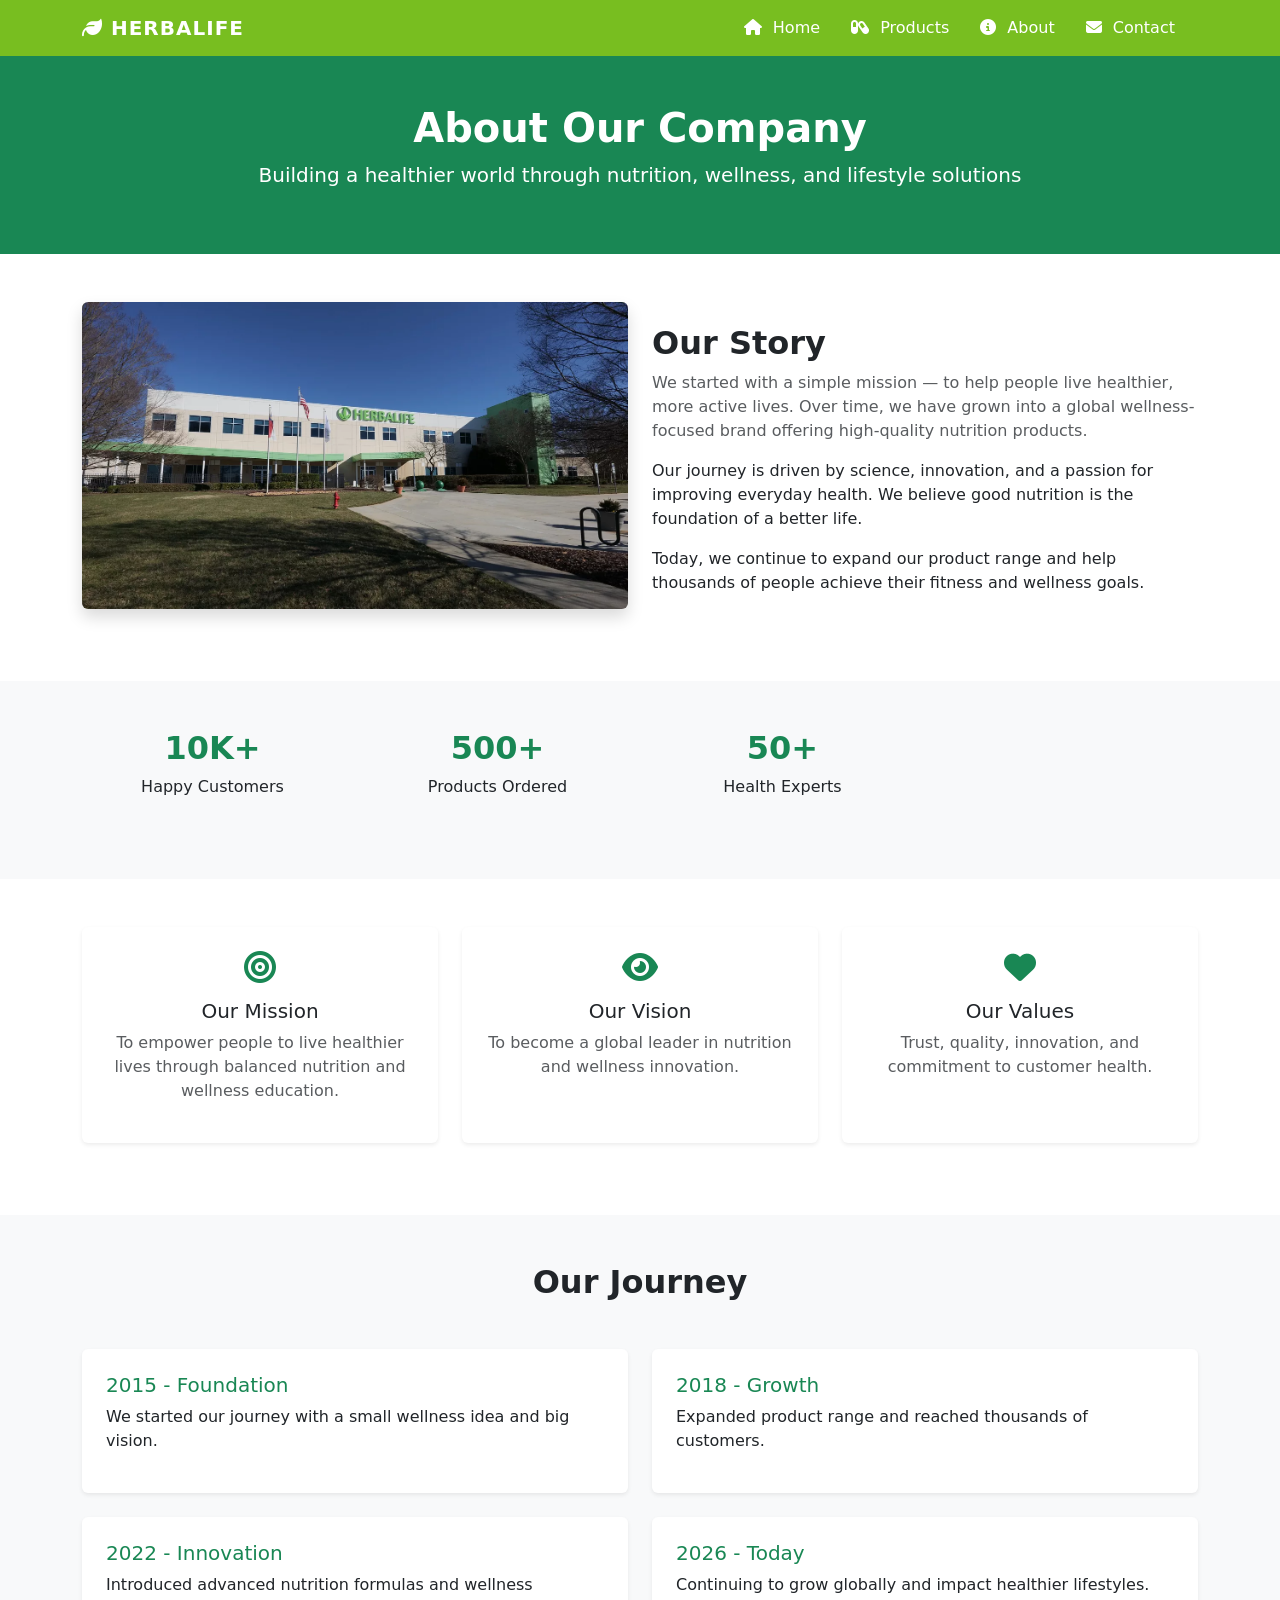
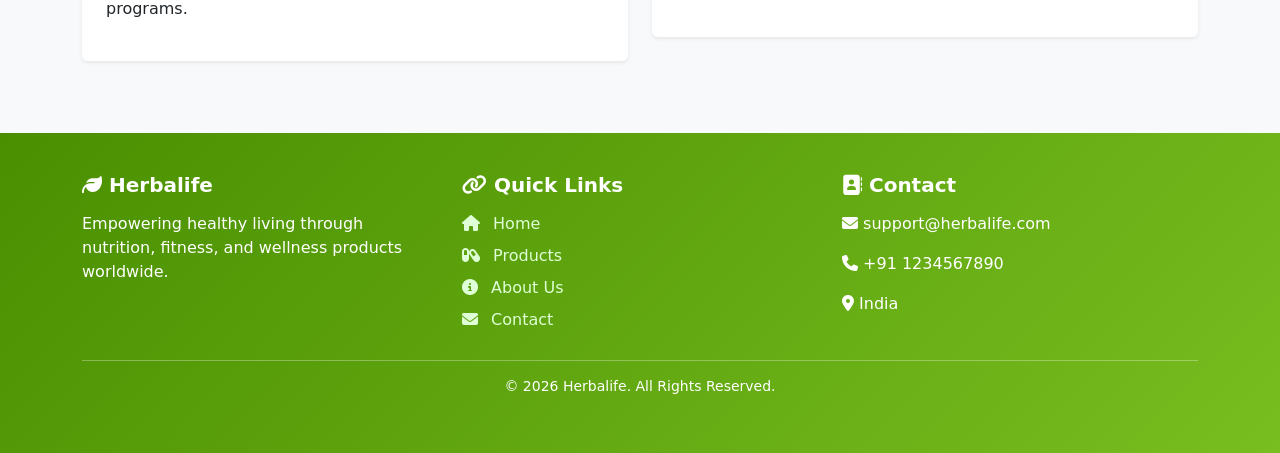
==== about.html @ 016bfeb9 "Add files via upload" ====
<!DOCTYPE html>
<html lang="en">
	<head>
		<meta charset="UTF-8">
		<meta name="viewport" content="width=device-width, initial-scale=1">
		<title>Herbalife</title>

		<!--============================ Bootstrap CSS =======================-->
		<link href="https://cdn.jsdelivr.net/npm/bootstrap@5.3.2/dist/css/bootstrap.min.css" rel="stylesheet">
	  
		<!--=============== My CSS =================-->
		<link rel="stylesheet" href="css/style.css">
		
		<!--=========================== Font Awesome =====================-->
		<link href="https://cdnjs.cloudflare.com/ajax/libs/font-awesome/6.5.0/css/all.min.css" rel="stylesheet">
	</head>
	
	<body>

		<!--=============================== NAVBAR ===============================-->
		<header>
			<nav class="navbar navbar-expand-lg">
			  <div class="container">
				<a class="navbar-brand" href="#"><i class="fa-solid fa-leaf"></i> HERBALIFE</a>

				<button class="navbar-toggler bg-light" type="button" data-bs-toggle="collapse" data-bs-target="#navbarNav">
				  <span class="navbar-toggler-icon"></span>
				</button>

				<div class="collapse navbar-collapse" id="navbarNav">
				  <ul class="navbar-nav ms-auto">
					<li class="nav-item">
					  <a class="nav-link" href="index.html#home"><i class="fa-solid fa-house"></i> Home</a>
					</li>
					<li class="nav-item">
					  <a class="nav-link" href="products.html#products"><i class="fa-solid fa-capsules"></i> Products</a>
					</li>
					<li class="nav-item">
					  <a class="nav-link" href="about.html#about"><i class="fa-solid fa-circle-info"></i> About</a>
					</li>
					<li class="nav-item">
					  <a class="nav-link" href="contact.html#contact"><i class="fa-solid fa-envelope"></i> Contact</a>
					</li>
				  </ul>
				</div>
			  </div>
			</nav>
		</header>
		
		
		<!--============================= About CONTENT =========================-->
		<main>
			<section id="about" class="bg-success text-white text-center py-5">
				<div class="container">
					<h1 class="fw-bold">About Our Company</h1>
					<p class="lead">Building a healthier world through nutrition, wellness, and lifestyle solutions</p>
				</div>
			</section>

			<!-- ================= OUR STORY ================= -->
			<section class="py-5">
				<div class="container">
					<div class="row align-items-center">

					<div class="col-md-6 mb-4">
						<img src="photo/herbal.webp" class="img-fluid rounded shadow" alt="Story">
					</div>

					<div class="col-md-6">
						<h2 class="fw-bold">Our Story</h2>
						<p class="text-muted">
							We started with a simple mission — to help people live healthier, more active lives.
							Over time, we have grown into a global wellness-focused brand offering high-quality
							nutrition products.
						</p>

						<p>
							Our journey is driven by science, innovation, and a passion for improving everyday health.
							We believe good nutrition is the foundation of a better life.
						</p>

						<p>
							Today, we continue to expand our product range and help thousands of people achieve
							their fitness and wellness goals.
						</p>
					</div>

					</div>
				</div>
			</section>

			<!-- ================= STATS ================= -->
			<section class="py-5 bg-light text-center">
				<div class="container">
					<div class="row">

						<div class="col-md-3 mb-3">
							<h2 class="fw-bold text-success">10K+</h2>
							<p>Happy Customers</p>
						</div>

						<div class="col-md-3 mb-3">
							<h2 class="fw-bold text-success">500+</h2>
							<p>Products Ordered</p>
						</div>

						<div class="col-md-3 mb-3">
							<h2 class="fw-bold text-success">50+</h2>
							<p>Health Experts</p>
						</div>

					</div>
				</div>
			</section>

			<!-- ================= MISSION / VISION ================= -->
			<section class="py-5">
				<div class="container">
					<div class="row text-center">

						<div class="col-md-4 mb-4">
							<div class="card shadow-sm border-0 p-4 h-100">
								<i class="fa-solid fa-bullseye fa-2x text-success mb-3"></i>
								<h5>Our Mission</h5>
								<p class="text-muted">
									To empower people to live healthier lives through balanced nutrition and wellness education.
								</p>
							</div>
						</div>

						<div class="col-md-4 mb-4">
							<div class="card shadow-sm border-0 p-4 h-100">
								<i class="fa-solid fa-eye fa-2x text-success mb-3"></i>
								<h5>Our Vision</h5>
								<p class="text-muted">
									To become a global leader in nutrition and wellness innovation.
								</p>
							</div>
						</div>

						<div class="col-md-4 mb-4">
							<div class="card shadow-sm border-0 p-4 h-100">
								<i class="fa-solid fa-heart fa-2x text-success mb-3"></i>
								<h5>Our Values</h5>
								<p class="text-muted">
									Trust, quality, innovation, and commitment to customer health.
								</p>
							</div>
						</div>

					</div>
				</div>
			</section>

			<!-- ================= TIMELINE ================= -->
			<section class="py-5 bg-light">
				<div class="container">
					<h2 class="text-center fw-bold mb-5">Our Journey</h2>

					<div class="row">

						<div class="col-md-6 mb-4">
							<div class="p-4 bg-white shadow-sm rounded">
								<h5 class="text-success">2015 - Foundation</h5>
								<p>We started our journey with a small wellness idea and big vision.</p>
							</div>
						</div>

						<div class="col-md-6 mb-4">
							<div class="p-4 bg-white shadow-sm rounded">
								<h5 class="text-success">2018 - Growth</h5>
								<p>Expanded product range and reached thousands of customers.</p>
							</div>
						</div>

						<div class="col-md-6 mb-4">
							<div class="p-4 bg-white shadow-sm rounded">
								<h5 class="text-success">2022 - Innovation</h5>
								<p>Introduced advanced nutrition formulas and wellness programs.</p>
							</div>
						</div>

						<div class="col-md-6 mb-4">
							<div class="p-4 bg-white shadow-sm rounded">
								<h5 class="text-success">2026 - Today</h5>
								<p>Continuing to grow globally and impact healthier lifestyles.</p>
							</div>
						</div>

					</div>
				</div>
			</section>
		</main>

		<!--============================== FOOTER ===================================-->
		<footer class="footer">
		  <div class="container">
			<div class="row">

			  <!--================================ Company =========================-->
			  <div class="col-md-4">
				<h5><i class="fa-solid fa-leaf"></i> Herbalife</h5>
				<p>Empowering healthy living through nutrition, fitness, and wellness products worldwide.</p>
			  </div>

			  <!--==================================== Links ================================-->
			  <div class="col-md-4">
				<h5><i class="fa-solid fa-link"></i> Quick Links</h5>
				<a href="index.html#home"><i class="fa-solid fa-house"></i> Home</a>
				<a href="products.html#products"><i class="fa-solid fa-capsules"></i> Products</a>
				<a href="about.html#about"><i class="fa-solid fa-circle-info"></i> About Us</a>
				<a href="contact.html#contact"><i class="fa-solid fa-envelope"></i> Contact</a>
			  </div>

			  <!--================================= Contact ===============================-->
			  <div class="col-md-4">
				<h5><i class="fa-solid fa-address-book"></i> Contact</h5>
				<p><i class="fa-solid fa-envelope"></i> support@herbalife.com</p>
				<p><i class="fa-solid fa-phone"></i> +91 1234567890</p>
				<p><i class="fa-solid fa-location-dot"></i> India</p>

				<!-- Social Icons 
				<div class="social-icons mt-3">
				  <a href="#"><i class="fa-brands fa-facebook"></i></a>
				  <a href="#"><i class="fa-brands fa-instagram"></i></a>
				  <a href="#"><i class="fa-brands fa-twitter"></i></a>
				  <a href="#"><i class="fa-brands fa-youtube"></i></a>
				</div>-->
			  </div>

			</div>

			<!--================================= Bottom ====================================-->
			<div class="footer-bottom">
			  <p>&copy; 2026 Herbalife. All Rights Reserved.</p>
			</div>
		  </div>
		</footer>

		<!--========================== Bootstrap JS =========================-->
		<script src="https://cdn.jsdelivr.net/npm/bootstrap@5.3.2/dist/js/bootstrap.bundle.min.js"></script>

	</body>
</html>
---- css/style.css ----
:root {
	--herbal-green: #78be20;
	--dark-green: #4a8f00;
}


/*========================== Navbar =========================*/
.navbar {
	background-color: var(--herbal-green);
}
.navbar-brand {
	font-weight: bold;
	color: white !important;
	letter-spacing: 1px;
}
.nav-link {
	color: white !important;
	margin-right: 15px;
	transition: 0.3s;
}
.nav-link i {
	margin-right: 6px;
}
.nav-link:hover {
	color: #eaffd0 !important;
	transform: translateY(-2px);
}


/*========================== Footer ==========================*/
.footer {
	background: linear-gradient(135deg, var(--dark-green), var(--herbal-green));
	color: white;
	padding: 40px 0;
}
.footer h5 {
	font-weight: bold;
	margin-bottom: 15px;
}
.footer a {
	color: #dfffd6;
	text-decoration: none;
	display: block;
	margin-bottom: 8px;
	transition: 0.3s;
}
.footer a i {
	margin-right: 8px;
}
.footer a:hover {
	color: white;
	padding-left: 5px;
}
.social-icons a {
	display: inline-block;
	margin-right: 10px;
	font-size: 18px;
	color: white;
	transition: 0.3s;
}
.social-icons a:hover {
	color: #dfffd6;
	transform: scale(1.2);
}
.footer-bottom {
	border-top: 1px solid rgba(255,255,255,0.3);
	margin-top: 20px;
	padding-top: 15px;
	text-align: center;
	font-size: 14px;
}
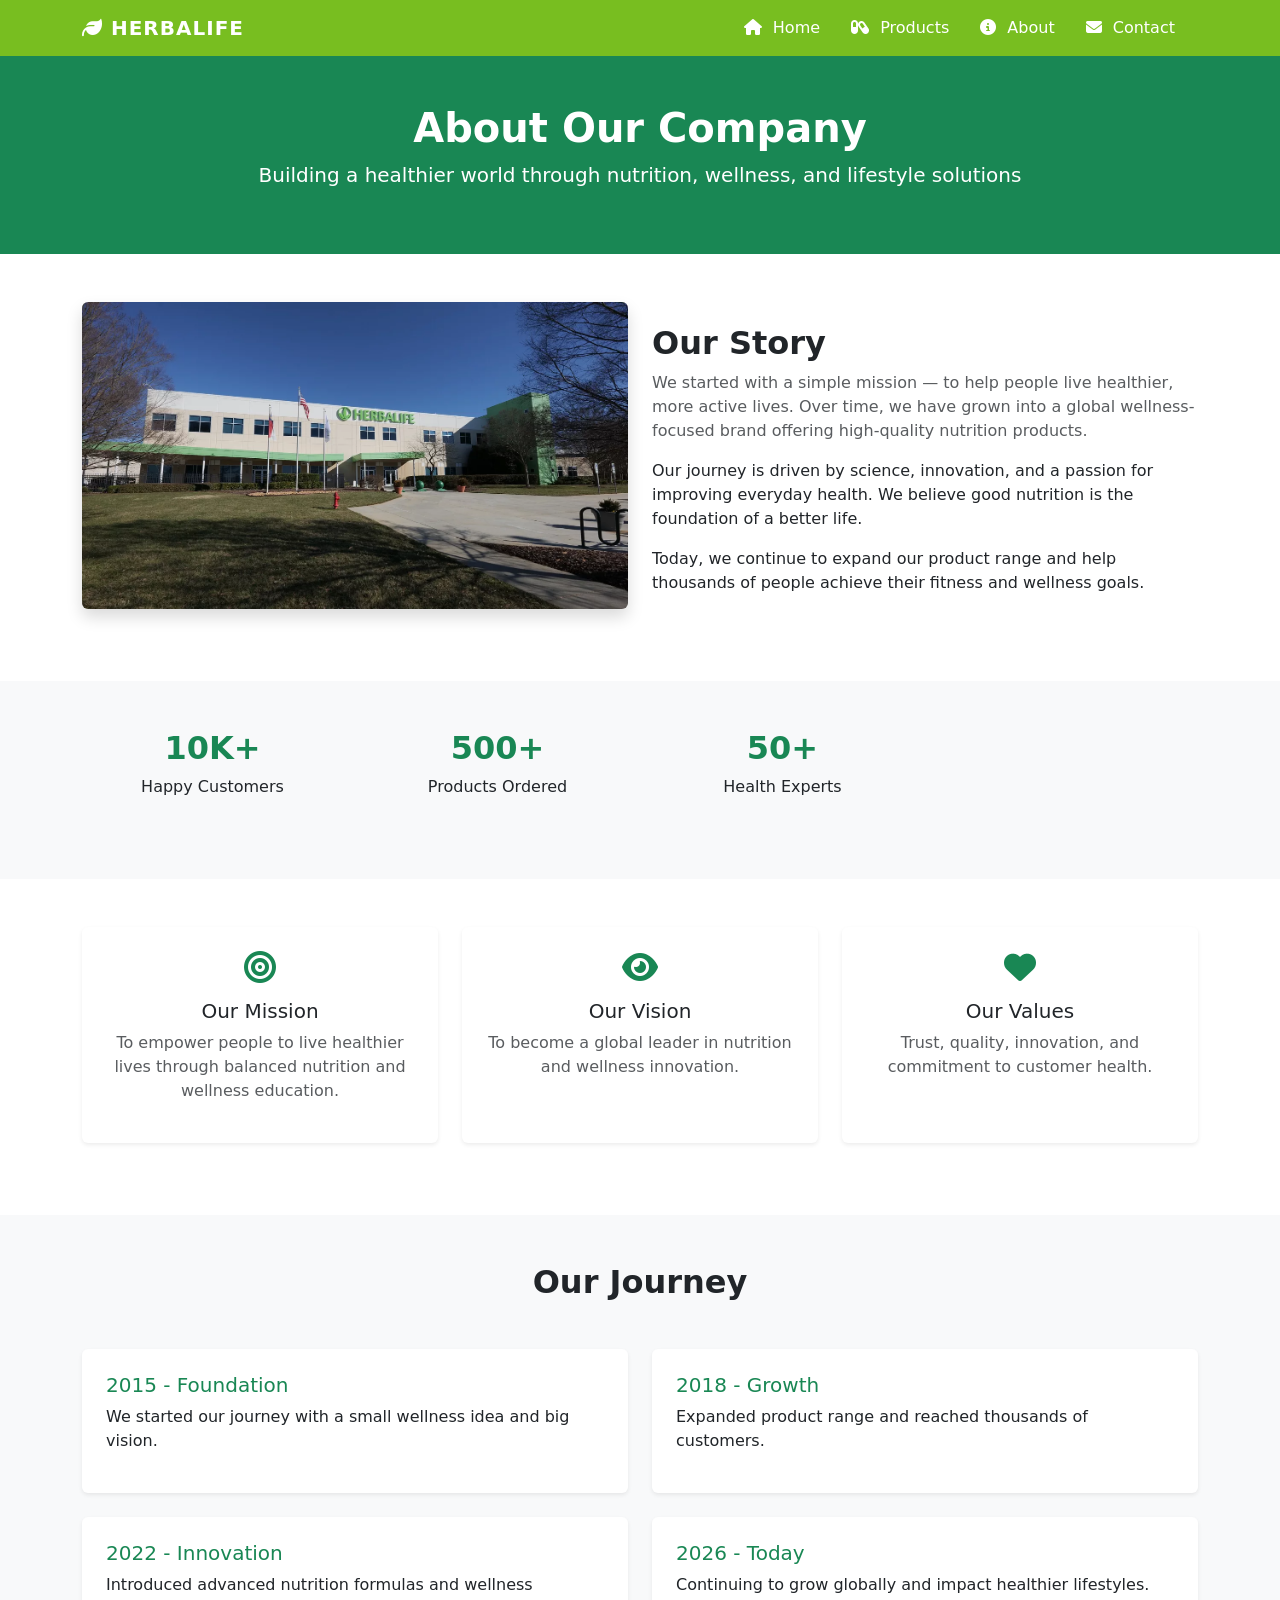
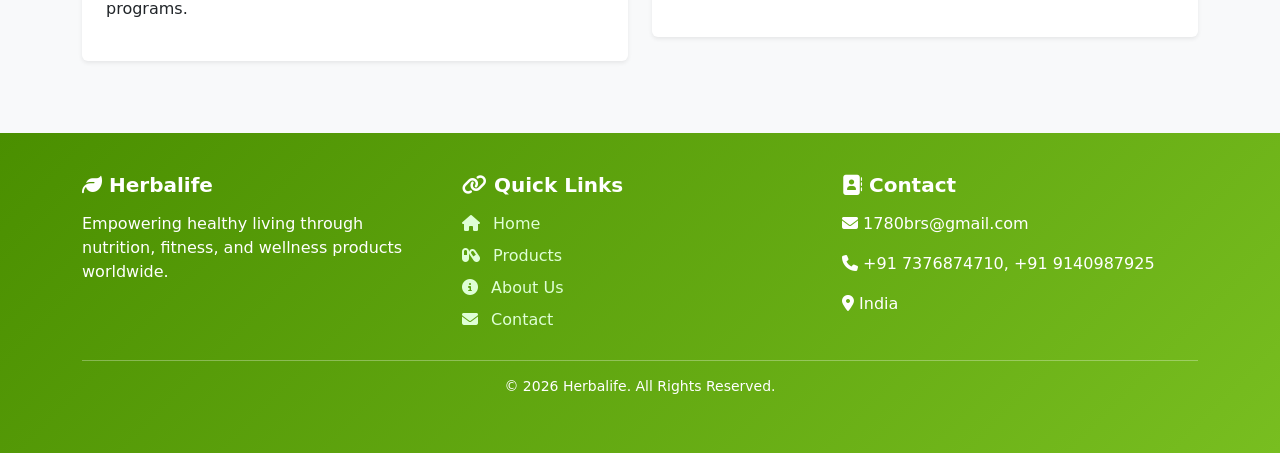
==== commit dcbeb4da: "Update about.html" ====
--- a/about.html
+++ b/about.html
@@ -215,8 +215,8 @@
 			  <!--================================= Contact ===============================-->
 			  <div class="col-md-4">
 				<h5><i class="fa-solid fa-address-book"></i> Contact</h5>
-				<p><i class="fa-solid fa-envelope"></i> support@herbalife.com</p>
-				<p><i class="fa-solid fa-phone"></i> +91 1234567890</p>
+				<p><i class="fa-solid fa-envelope"></i> 1780brs@gmail.com</p>
+				<p><i class="fa-solid fa-phone"></i> +91 7376874710, +91 9140987925</p>
 				<p><i class="fa-solid fa-location-dot"></i> India</p>
 
 				<!-- Social Icons 
@@ -241,4 +241,4 @@
 		<script src="https://cdn.jsdelivr.net/npm/bootstrap@5.3.2/dist/js/bootstrap.bundle.min.js"></script>
 
 	</body>
-</html>+</html>
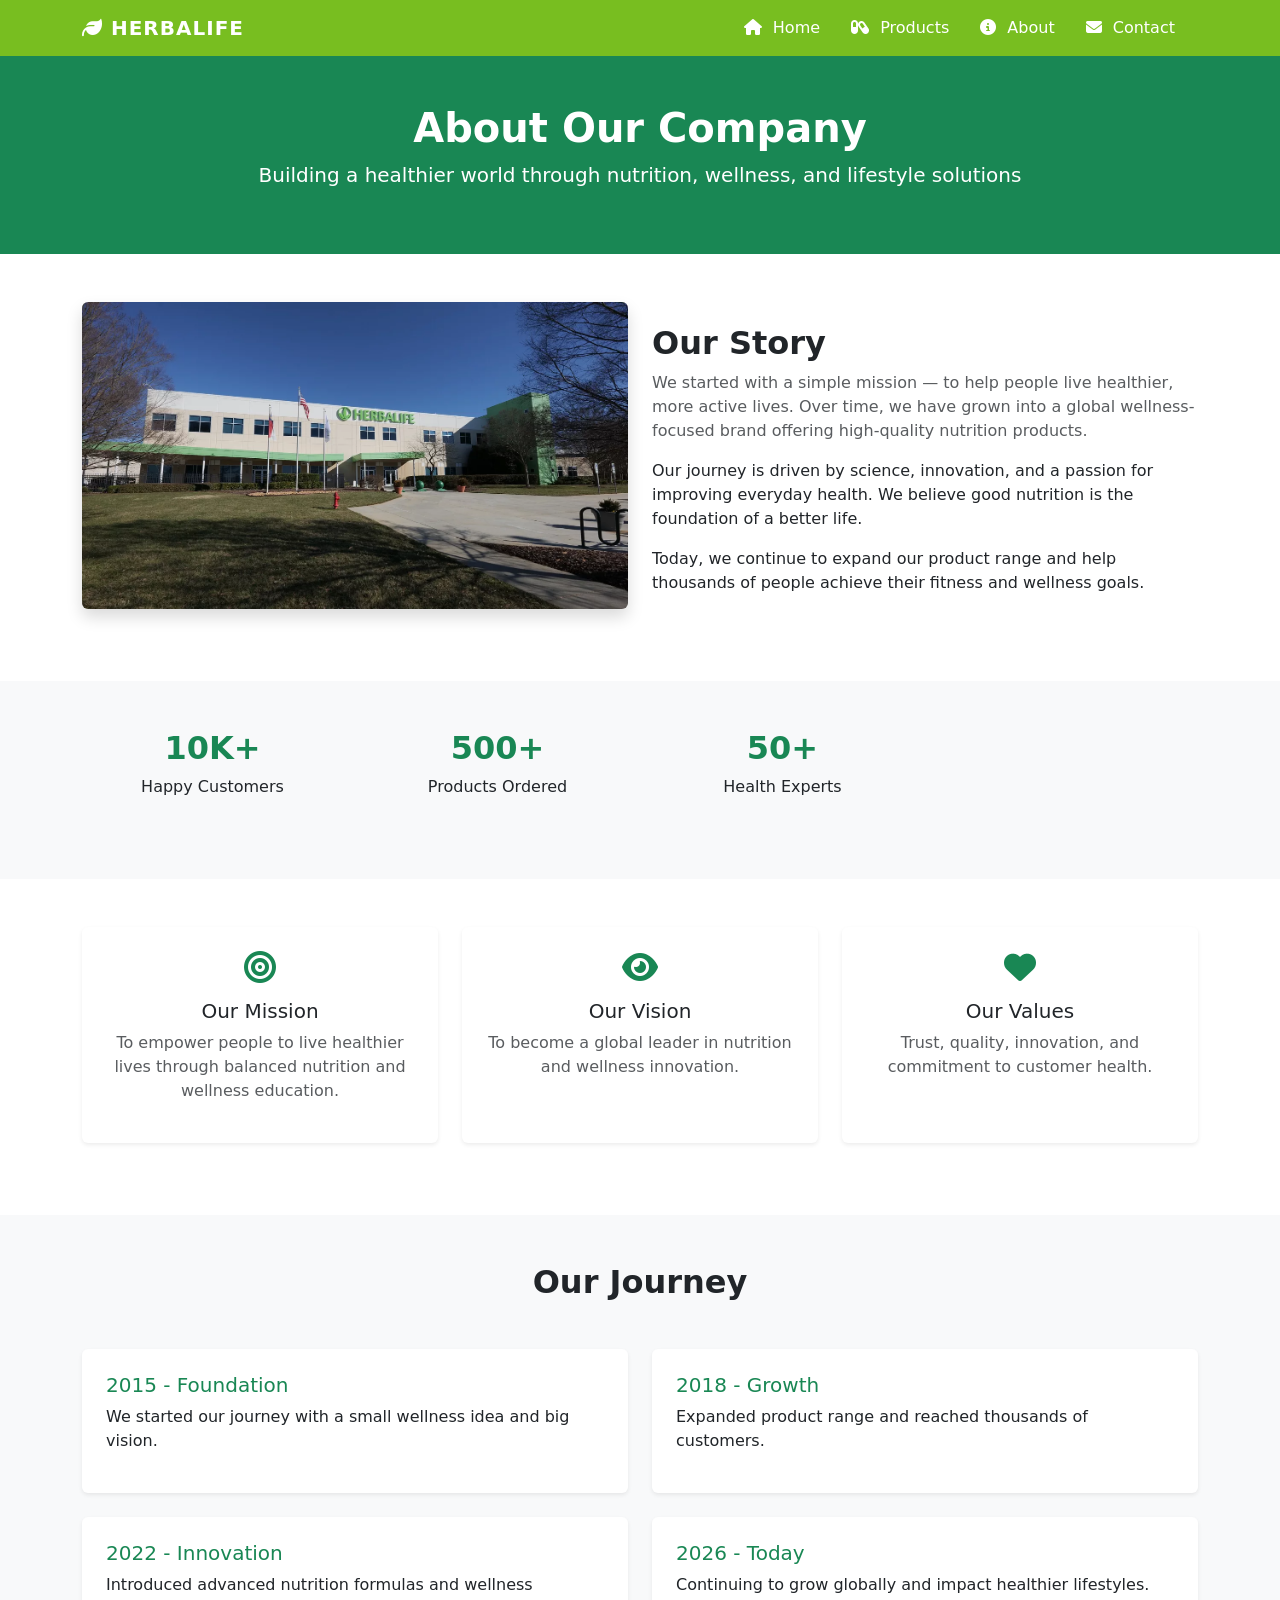
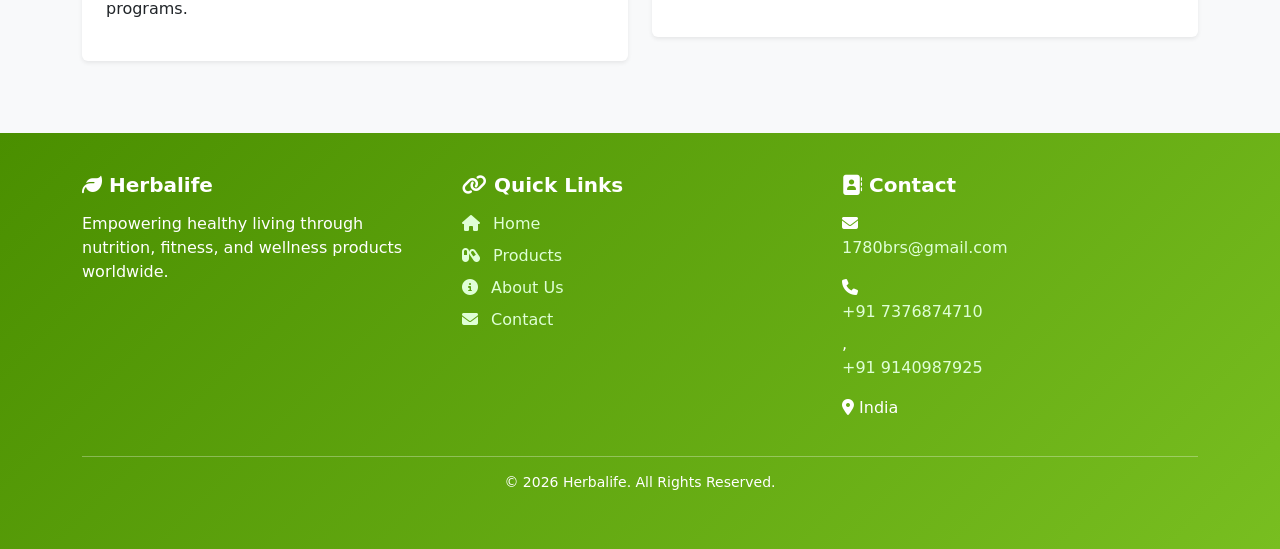
==== commit b180ed02: "Update about.html" ====
--- a/about.html
+++ b/about.html
@@ -215,8 +215,16 @@
 			  <!--================================= Contact ===============================-->
 			  <div class="col-md-4">
 				<h5><i class="fa-solid fa-address-book"></i> Contact</h5>
-				<p><i class="fa-solid fa-envelope"></i> 1780brs@gmail.com</p>
-				<p><i class="fa-solid fa-phone"></i> +91 7376874710, +91 9140987925</p>
+				<p>
+				  <i class="fa-solid fa-envelope"></i>
+				  <a href="mailto:1780brs@gmail.com">1780brs@gmail.com</a>
+				</p>
+				
+				<p>
+				  <i class="fa-solid fa-phone"></i>
+				  <a href="tel:+917376874710">+91 7376874710</a>,
+				  <a href="tel:+919140987925">+91 9140987925</a>
+				</p>
 				<p><i class="fa-solid fa-location-dot"></i> India</p>
 
 				<!-- Social Icons 
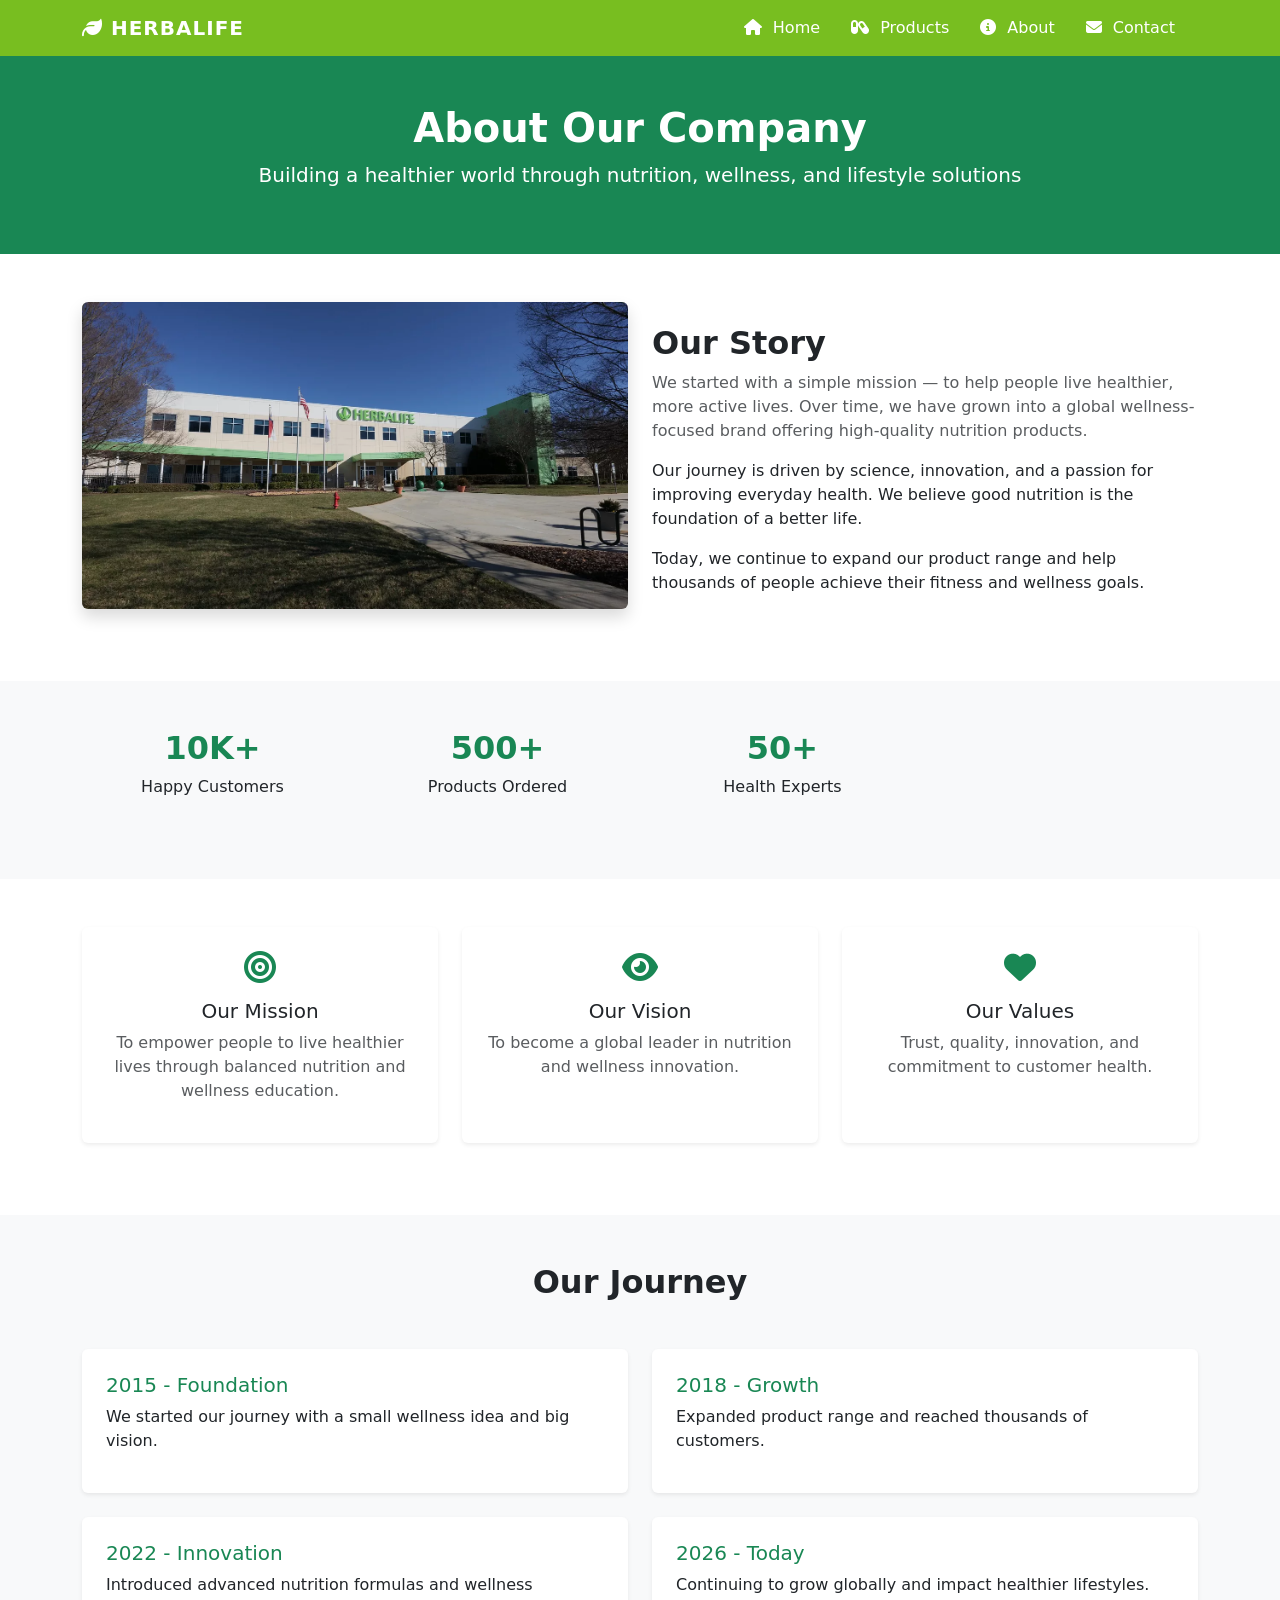
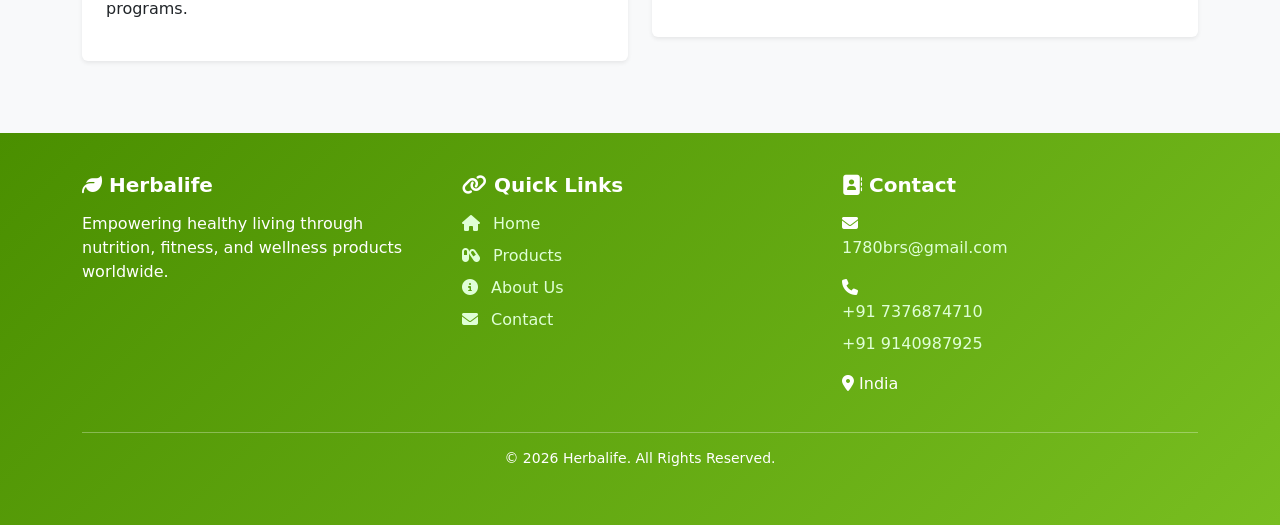
==== commit a58d9fc2: "Update about.html" ====
--- a/about.html
+++ b/about.html
@@ -215,16 +215,8 @@
 			  <!--================================= Contact ===============================-->
 			  <div class="col-md-4">
 				<h5><i class="fa-solid fa-address-book"></i> Contact</h5>
-				<p>
-				  <i class="fa-solid fa-envelope"></i>
-				  <a href="mailto:1780brs@gmail.com">1780brs@gmail.com</a>
-				</p>
-				
-				<p>
-				  <i class="fa-solid fa-phone"></i>
-				  <a href="tel:+917376874710">+91 7376874710</a>,
-				  <a href="tel:+919140987925">+91 9140987925</a>
-				</p>
+				<p><i class="fa-solid fa-envelope"></i><a href="mailto:1780brs@gmail.com">1780brs@gmail.com</a></p>
+				<p><i class="fa-solid fa-phone"></i><a href="tel:+917376874710">+91 7376874710</a><a href="tel:+919140987925">+91 9140987925</a></p>
 				<p><i class="fa-solid fa-location-dot"></i> India</p>
 
 				<!-- Social Icons 
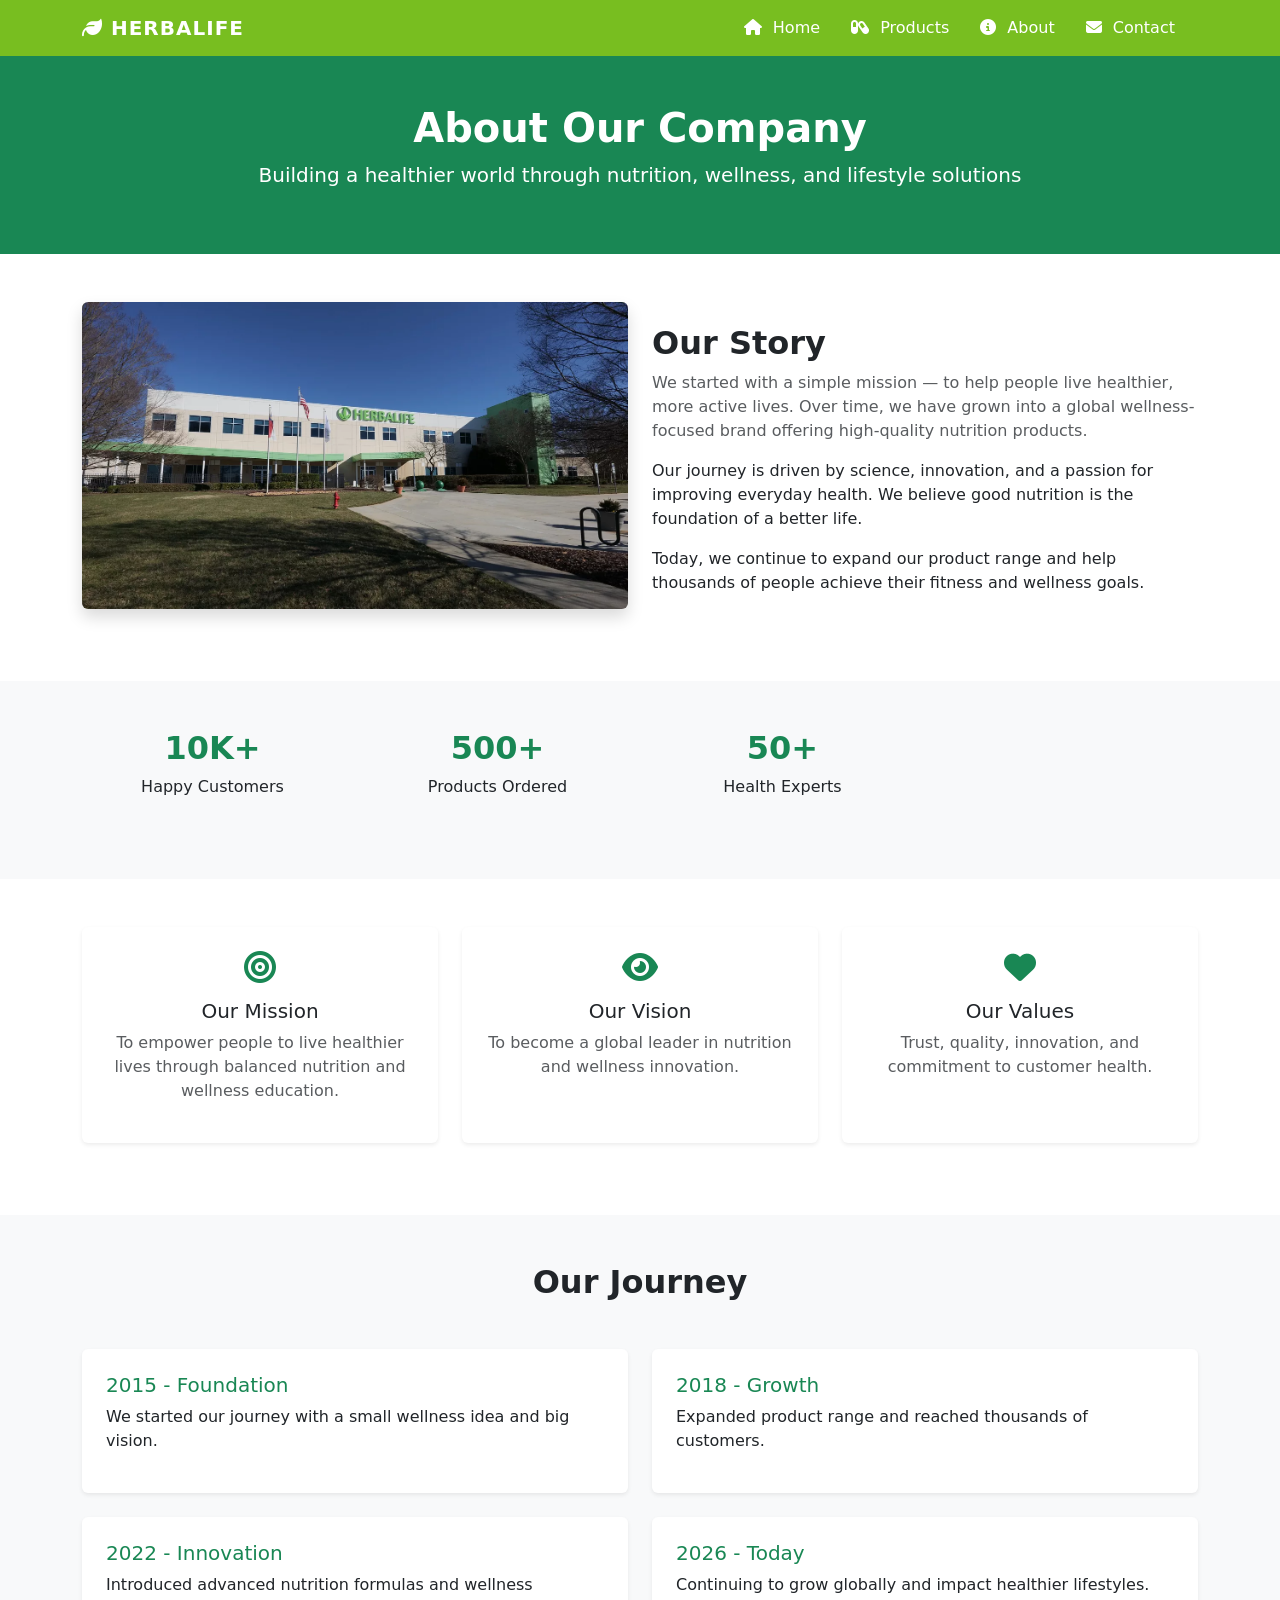
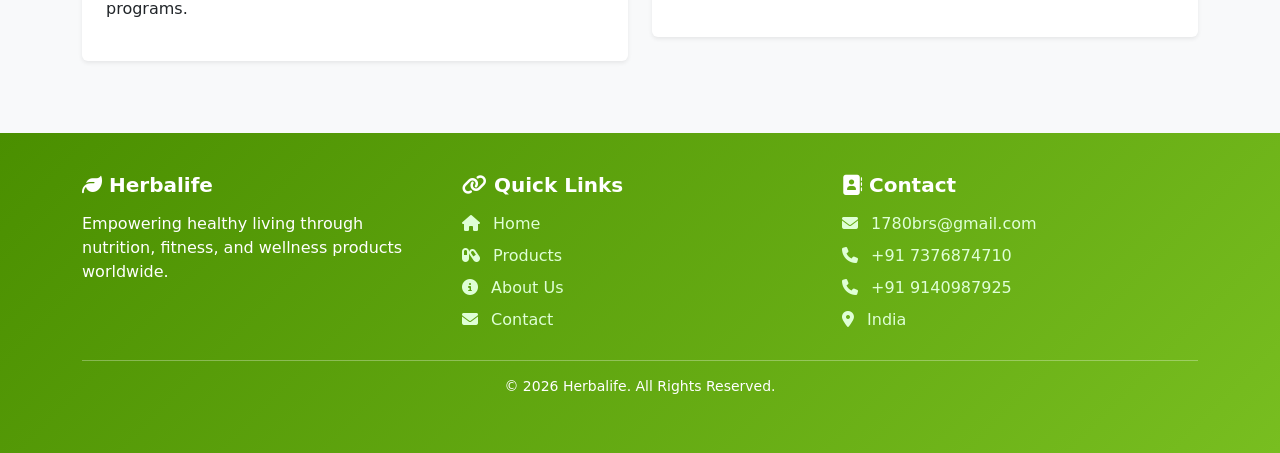
==== commit e8f7e651: "Add files via upload" ====
--- a/about.html
+++ b/about.html
@@ -21,7 +21,7 @@
 		<header>
 			<nav class="navbar navbar-expand-lg">
 			  <div class="container">
-				<a class="navbar-brand" href="#"><i class="fa-solid fa-leaf"></i> HERBALIFE</a>
+				<a class="navbar-brand" href="index.html"><i class="fa-solid fa-leaf"></i> HERBALIFE</a>
 
 				<button class="navbar-toggler bg-light" type="button" data-bs-toggle="collapse" data-bs-target="#navbarNav">
 				  <span class="navbar-toggler-icon"></span>
@@ -214,19 +214,24 @@
 
 			  <!--================================= Contact ===============================-->
 			  <div class="col-md-4">
-				<h5><i class="fa-solid fa-address-book"></i> Contact</h5>
-				<p><i class="fa-solid fa-envelope"></i><a href="mailto:1780brs@gmail.com">1780brs@gmail.com</a></p>
-				<p><i class="fa-solid fa-phone"></i><a href="tel:+917376874710">+91 7376874710</a><a href="tel:+919140987925">+91 9140987925</a></p>
-				<p><i class="fa-solid fa-location-dot"></i> India</p>
-
-				<!-- Social Icons 
-				<div class="social-icons mt-3">
-				  <a href="#"><i class="fa-brands fa-facebook"></i></a>
-				  <a href="#"><i class="fa-brands fa-instagram"></i></a>
-				  <a href="#"><i class="fa-brands fa-twitter"></i></a>
-				  <a href="#"><i class="fa-brands fa-youtube"></i></a>
-				</div>-->
-			  </div>
+				  <h5><i class="fa-solid fa-address-book"></i> Contact</h5>
+
+				  <a href="mailto:1780brs@gmail.com">
+					<i class="fa-solid fa-envelope"></i> 1780brs@gmail.com
+				  </a>
+
+				  <a href="tel:+917376874710">
+					<i class="fa-solid fa-phone"></i> +91 7376874710
+				  </a>
+
+				  <a href="tel:+919140987925">
+					<i class="fa-solid fa-phone"></i> +91 9140987925
+				  </a>
+
+				  <a href="https://www.google.com/maps/place/India">
+					<i class="fa-solid fa-location-dot"></i> India
+				  </a>
+				</div>
 
 			</div>
 
@@ -241,4 +246,4 @@
 		<script src="https://cdn.jsdelivr.net/npm/bootstrap@5.3.2/dist/js/bootstrap.bundle.min.js"></script>
 
 	</body>
-</html>
+</html>
